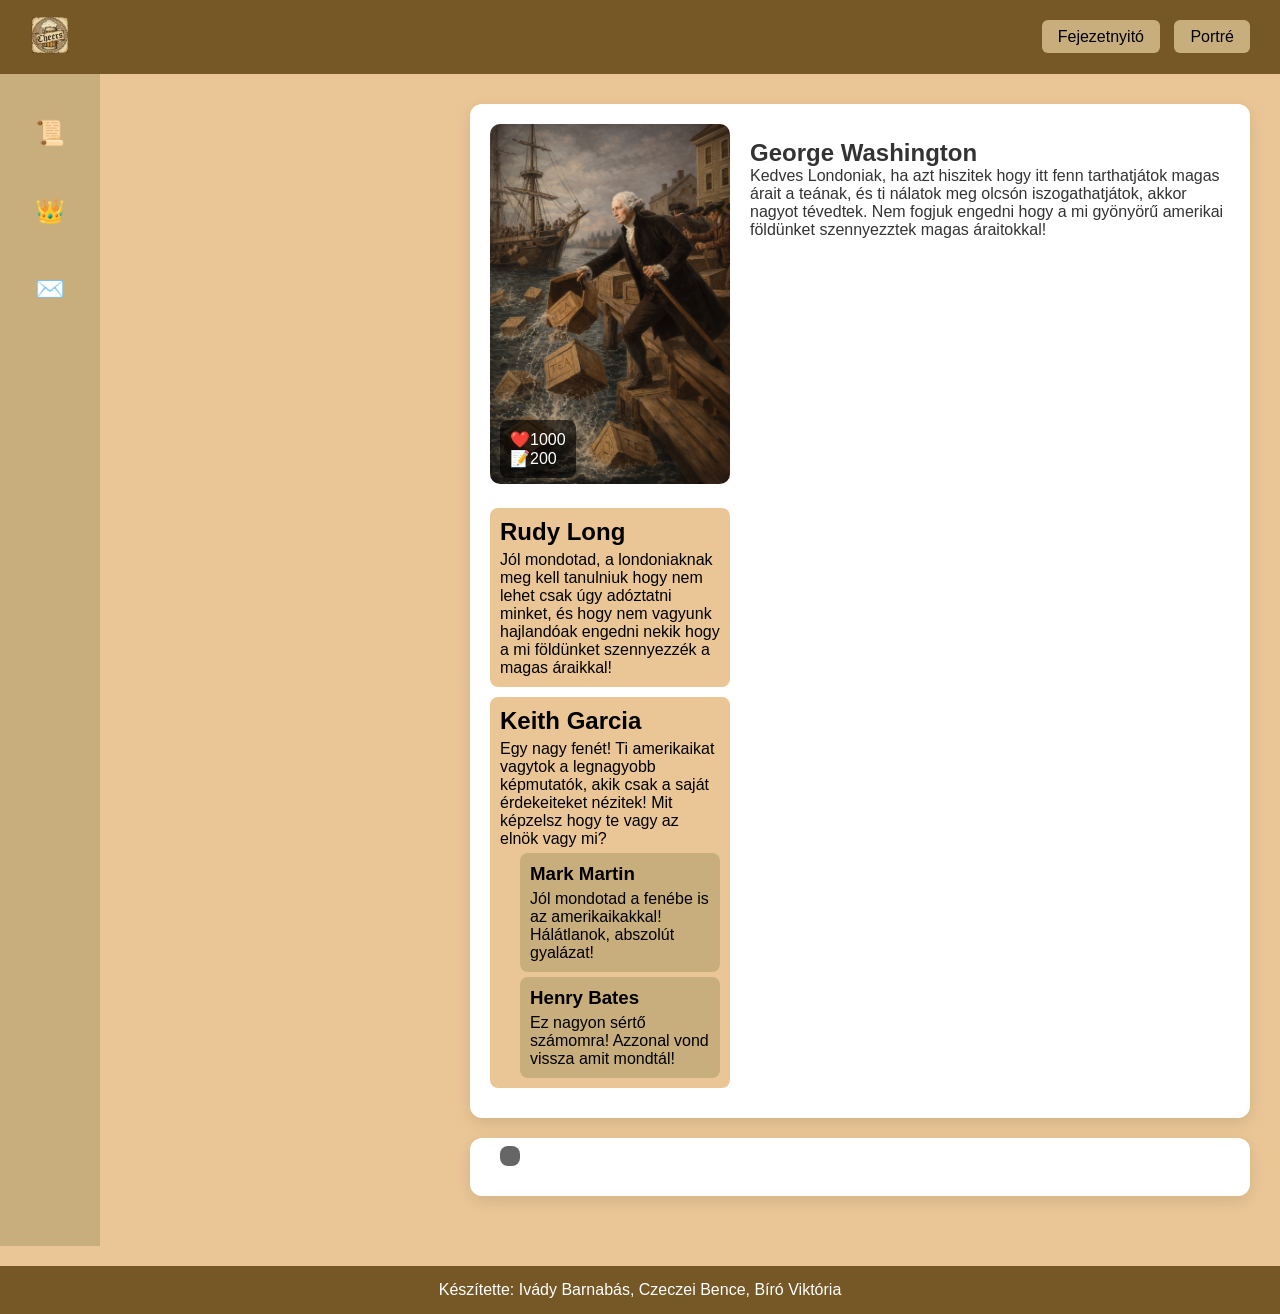
==== index.html @ 486e766a "Merge branch 'main' of https://github.com/IvadyBarnabas/felvilagosodas_projektmunka_10_2026" ====
<!DOCTYPE html>
<html lang="hu">
<head>
    <meta charset="UTF-8">
    <meta name="viewport" content="width=device-width, initial-scale=1.0">
    <link rel="stylesheet" href="formazas.css">
    <link rel="stylesheet" href="elrendezes.css">
    <link rel="stylesheet" href="menu.css">
    <link rel="icon" type="image/x-icon" href="kepek/cheers_icon.webp">
    <title>Cheers - Fejezetnyitó</title>
</head>
<body>
    <header>
        <div class="logo"><img src="kepek/cheers_icon.webp" alt="icon"></div>
    <nav>
        <a href="index.html">Fejezetnyitó</a>
        <a href="profil.html">Portré</a>
    </nav>
    </header>
    <main>
        <aside>
            <nav>
                <a href="index.html">📜</a>
                <a href="profil.html">👑</a>
                <a href="#">✉️</a>
            </nav>
        </aside>
        <article>
            <section class="posztok">
            <div class="poszt">
                <div class="posztkep">
                    <img src="kepek/George_post.webp" alt="">
                    <div class="posztkepinfo">
                        <p>❤️1000</p>
                        <p>📝200</p>
                    </div>
                </div>
                <div class="posztleiras">
                    <h2>George Washington</h2>
                    <p>Kedves Londoniak, ha azt hiszitek hogy itt fenn tarthatjátok magas árait a teának, és ti nálatok meg olcsón iszogathatjátok, akkor nagyot tévedtek. Nem fogjuk engedni hogy a mi gyönyörű amerikai földünket szennyezztek magas áraitokkal!</p>
                </div>
            <div class="kommentek">
            <div class="komment">
                <h2>Rudy Long</h2>
                <p>Jól mondotad, a londoniaknak meg kell tanulniuk hogy nem lehet csak úgy adóztatni minket, és hogy nem vagyunk hajlandóak engedni nekik hogy a mi földünket szennyezzék a magas áraikkal!</p>
            </div>
            <div class="komment">
                <h2>Keith Garcia</h2>
                <p>Egy nagy fenét! Ti amerikaikat vagytok a legnagyobb képmutatók, akik csak a saját érdekeiteket nézitek! Mit képzelsz hogy te vagy az elnök vagy mi?</p>
                <div class="valasz">
                    <h3>Mark Martin</h3>
                    <p>Jól mondotad a fenébe is az amerikaikakkal! Hálátlanok, abszolút gyalázat!</p>
                </div>
                <div class="valasz">
                    <h3>Henry Bates</h3>
                    <p>Ez nagyon sértő számomra! Azzonal vond vissza amit mondtál!</p>
                </div>
            </div>
            </div>
            </div>
            <div class="poszt">
                <div class="posztkep">
                    <img src="" alt="">
                    <div class="posztkepinfo">
                        <p></p>
                        <p></p>
                    </div>
                </div>
                <div class="posztleiras">
                    <p></p>
                </div>
            </div>
        </article>
    </main>
    <footer>
            <p>Készítette: Ivády Barnabás, Czeczei Bence, Bíró Viktória</p>
    </footer>
</body>
</html>
---- formazas.css ----
* {
    margin: 0;
    padding: 0;
    box-sizing: border-box;
}

body {
    font-family: Arial, sans-serif;
    background: #EAC696;
}

header {
    display: flex;
    justify-content: space-between;
    align-items: center;
    padding: 15px 30px;
    background: #765827;
    color: white;
}

.logo img {
    height: 40px;
}

header nav a {
    text-decoration: none;
    background: #C8AE7D;
    padding: 8px 16px;
    margin-left: 10px;
    border-radius: 6px;
    color: black;
    transition: 0.3s;
}

header nav a:hover {
    background: #65451F;
    color: white;
}

main {
    display: flex;
}

aside {
    max-width: 100px;
    background: #C8AE7D;
    display: flex;
    justify-content: center;
    padding-top: 20px;
}

aside nav {
    display: flex;
    flex-direction: column;
    align-items: center;
}

aside nav a {
    font-size: 24px;
    margin: 15px 0;
    padding: 10px;
    border-radius: 10px;
    text-decoration: none;
    transition: 0.3s;
}

aside nav a:hover {
    background: #765827;
    color: white;
}

article {
    flex: 1;
    display: flex;
    justify-content: center;
    padding: 30px;
}

.posztok {
    max-width: 1200px;
    margin: auto;
}

.poszt {
    background: white;
    border-radius: 12px;
    padding: 20px;
    margin-bottom: 20px;
    box-shadow: 0 5px 15px rgba(0,0,0,0.1);
}

.posztkep {
    position: relative;
}

.posztkep img {
    width: 100%;
    border-radius: 10px;
}

.posztkepinfo {
    position: absolute;
    bottom: 10px;
    left: 10px;
    background: rgba(0,0,0,0.6);
    color: white;
    padding: 5px 10px;
    border-radius: 6px;
    display: flex;
    gap: 10px;
}

.posztleiras {
    margin-top: 15px;
    color: #333;
}

.komment {
    background: #EAC696;
    padding: 15px;
    margin-bottom: 10px;
    border-radius: 10px;
}

.komment h2 {
    margin-bottom: 5px;
}

.valasz {
    background: #C8AE7D;
    padding: 10px;
    margin-top: 10px;
    margin-left: 20px;
    border-radius: 8px;
}

.valasz h3 {
    margin-bottom: 5px;
}

footer {
    width: 100%;
    text-align: center;
    padding: 15px;
    background: #765827;
    color: white;
    margin-top: 20px;
}
---- elrendezes.css ----
.posztok img {
    width: 100%;
    height: auto;
}

.poszt {
    max-width: 1000px;
    border-radius: 12px;
    padding: 20px;
    box-shadow: 0 5px 15px rgba(0, 0, 0, 0.1);
    display: grid;
    grid-template-columns: 1fr 2fr;
    gap: 20px;
}

.posztkepinfo {
    margin-top: 10px;
    padding: 10px;
    border-radius: 8px;
    display: inline-block;
}

.komment {
    margin-bottom: 10px;
    padding: 10px;
    border-radius: 8px;
}

.valasz {
    margin-top: 5px;
    padding: 10px;
    border-radius: 8px;
}

main {
    display: grid;
    grid-template-areas: 
    "aside article";
    grid-template-columns: 1fr 2fr;
    gap: 20px;
}
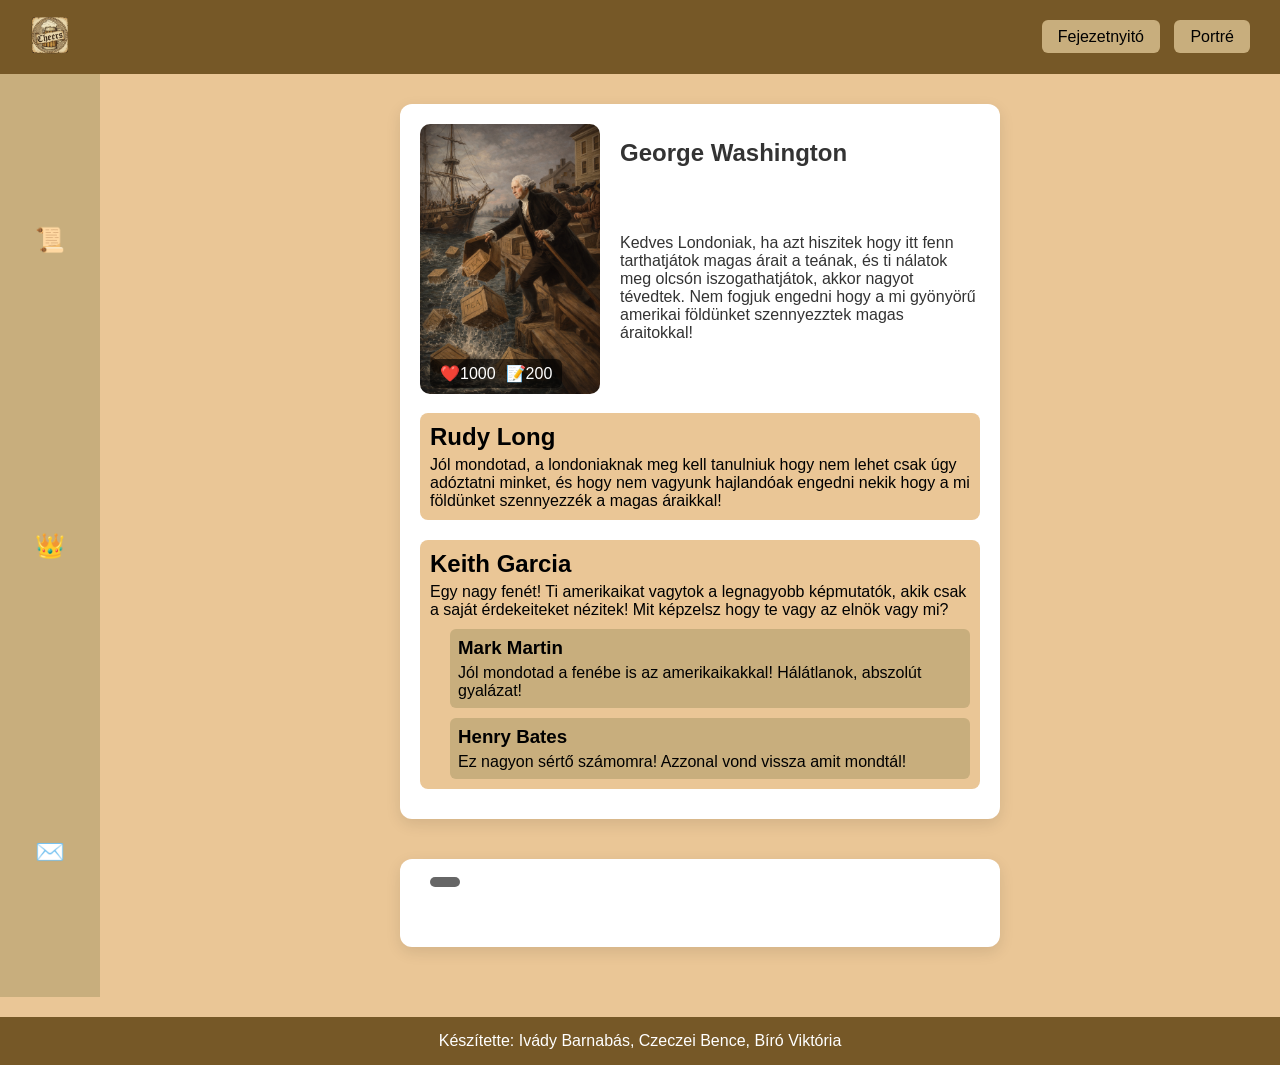
==== commit 0235067f: "elrendezes javítás közösen Bencével" ====
--- a/index.html
+++ b/index.html
@@ -28,16 +28,18 @@
         <article>
             <section class="posztok">
             <div class="poszt">
-                <div class="posztkep">
-                    <img src="kepek/George_post.webp" alt="">
-                    <div class="posztkepinfo">
-                        <p>❤️1000</p>
-                        <p>📝200</p>
+                <div class="posztinfo">
+                    <div class="posztkep">
+                        <img src="kepek/George_post.webp" alt="">
+                        <div class="posztkepinfo">
+                            <p>❤️1000</p>
+                            <p>📝200</p>
+                        </div>
                     </div>
-                </div>
-                <div class="posztleiras">
-                    <h2>George Washington</h2>
-                    <p>Kedves Londoniak, ha azt hiszitek hogy itt fenn tarthatjátok magas árait a teának, és ti nálatok meg olcsón iszogathatjátok, akkor nagyot tévedtek. Nem fogjuk engedni hogy a mi gyönyörű amerikai földünket szennyezztek magas áraitokkal!</p>
+                    <div class="posztleiras">
+                        <h2>George Washington</h2>
+                        <p>Kedves Londoniak, ha azt hiszitek hogy itt fenn tarthatjátok magas árait a teának, és ti nálatok meg olcsón iszogathatjátok, akkor nagyot tévedtek. Nem fogjuk engedni hogy a mi gyönyörű amerikai földünket szennyezztek magas áraitokkal!</p>
+                    </div>
                 </div>
             <div class="kommentek">
             <div class="komment">
--- a/formazas.css
+++ b/formazas.css
@@ -3,12 +3,12 @@
     padding: 0;
     box-sizing: border-box;
 }
-
+ 
 body {
     font-family: Arial, sans-serif;
     background: #EAC696;
 }
-
+ 
 header {
     display: flex;
     justify-content: space-between;
@@ -17,11 +17,11 @@
     background: #765827;
     color: white;
 }
-
+ 
 .logo img {
     height: 40px;
 }
-
+ 
 header nav a {
     text-decoration: none;
     background: #C8AE7D;
@@ -31,30 +31,29 @@
     color: black;
     transition: 0.3s;
 }
-
+ 
 header nav a:hover {
     background: #65451F;
     color: white;
 }
-
+ 
 main {
     display: flex;
 }
-
+ 
 aside {
-    max-width: 100px;
     background: #C8AE7D;
     display: flex;
     justify-content: center;
     padding-top: 20px;
 }
-
+ 
 aside nav {
     display: flex;
     flex-direction: column;
     align-items: center;
 }
-
+ 
 aside nav a {
     font-size: 24px;
     margin: 15px 0;
@@ -63,24 +62,24 @@
     text-decoration: none;
     transition: 0.3s;
 }
-
+ 
 aside nav a:hover {
     background: #765827;
     color: white;
 }
-
+ 
 article {
     flex: 1;
     display: flex;
     justify-content: center;
     padding: 30px;
 }
-
+ 
 .posztok {
     max-width: 1200px;
     margin: auto;
 }
-
+ 
 .poszt {
     background: white;
     border-radius: 12px;
@@ -88,16 +87,16 @@
     margin-bottom: 20px;
     box-shadow: 0 5px 15px rgba(0,0,0,0.1);
 }
-
+ 
 .posztkep {
     position: relative;
 }
-
+ 
 .posztkep img {
     width: 100%;
     border-radius: 10px;
 }
-
+ 
 .posztkepinfo {
     position: absolute;
     bottom: 10px;
@@ -109,23 +108,23 @@
     display: flex;
     gap: 10px;
 }
-
+ 
 .posztleiras {
     margin-top: 15px;
     color: #333;
 }
-
+ 
 .komment {
     background: #EAC696;
     padding: 15px;
     margin-bottom: 10px;
     border-radius: 10px;
 }
-
+ 
 .komment h2 {
     margin-bottom: 5px;
 }
-
+ 
 .valasz {
     background: #C8AE7D;
     padding: 10px;
@@ -133,11 +132,11 @@
     margin-left: 20px;
     border-radius: 8px;
 }
-
+ 
 .valasz h3 {
     margin-bottom: 5px;
 }
-
+ 
 footer {
     width: 100%;
     text-align: center;
--- a/elrendezes.css
+++ b/elrendezes.css
@@ -1,42 +1,86 @@
+body {
+    font-family: Arial, sans-serif;
+    background: #EAC696;
+}
 
-.posztok img {
-    width: 100%;
-    height: auto;
+main {
+    display: grid;
+    grid-template-columns: 100px 1fr;
+    gap: 20px;
+}
+
+aside {
+    min-height: 100vh;
+    display: grid;
+    justify-content: center;
+}
+
+aside nav {
+    display: grid;
+    justify-items: center;
+    row-gap: 15px;
+}
+
+article {
+    padding: 30px;
+    display: grid;
+    justify-content: center;
+}
+
+.posztok {
+    width: 600px;
+    display: grid;
+    row-gap: 20px;
 }
 
 .poszt {
-    max-width: 1000px;
+    display: grid;
+    row-gap: 15px;
+    background: white;
+    padding: 20px;
     border-radius: 12px;
-    padding: 20px;
-    box-shadow: 0 5px 15px rgba(0, 0, 0, 0.1);
+}
+
+.posztinfo {
     display: grid;
     grid-template-columns: 1fr 2fr;
     gap: 20px;
+    position: relative;
+}
+
+.posztkep img {
+    width: 100%;
+    border-radius: 10px;
 }
 
 .posztkepinfo {
-    margin-top: 10px;
-    padding: 10px;
-    border-radius: 8px;
-    display: inline-block;
+    position: absolute;
+    bottom: 10px;
+    left: 10px;
+
+    display: grid;
+    grid-auto-flow: column;
+    column-gap: 10px;
+}
+
+.posztleiras {
+    display: grid;
+    row-gap: 10px;
+}
+
+.kommentek {
+    display: grid;
+    row-gap: 10px;
 }
 
 .komment {
-    margin-bottom: 10px;
     padding: 10px;
     border-radius: 8px;
 }
 
 .valasz {
-    margin-top: 5px;
-    padding: 10px;
-    border-radius: 8px;
-}
-
-main {
-    display: grid;
-    grid-template-areas: 
-    "aside article";
-    grid-template-columns: 1fr 2fr;
-    gap: 20px;
+    margin-top: 10px;
+    margin-left: 20px;
+    padding: 8px;
+    border-radius: 6px;
 }
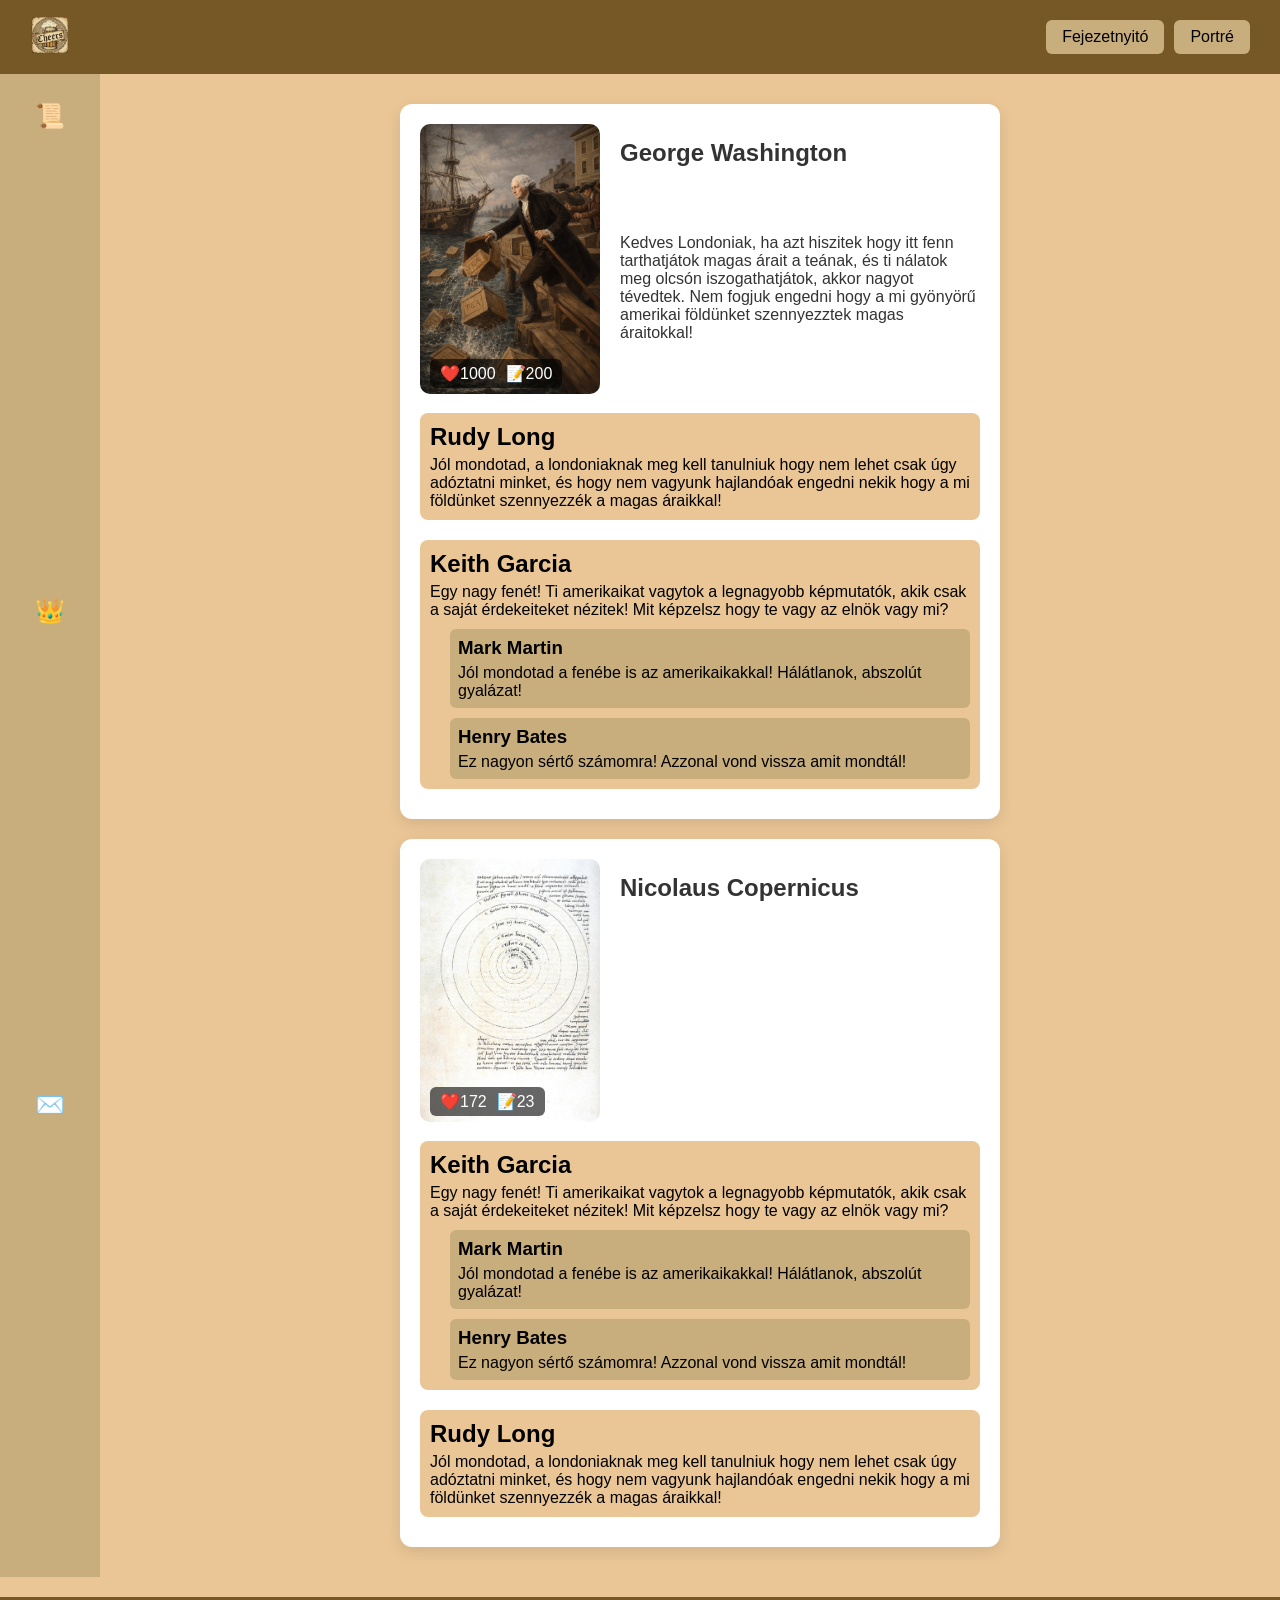
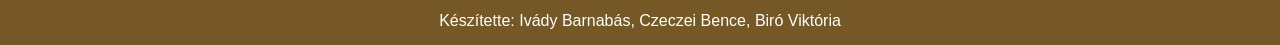
==== commit b390407e: "Kopernikusz posztja elkezdve+nav fix próba" ====
--- a/index.html
+++ b/index.html
@@ -61,21 +61,43 @@
             </div>
             </div>
             <div class="poszt">
-                <div class="posztkep">
-                    <img src="" alt="">
-                    <div class="posztkepinfo">
-                        <p></p>
+                <div class="posztinfo">
+                    <div class="posztkep">
+                        <img src="kepek/Kopernikusz_post.webp" alt="">
+                        <div class="posztkepinfo">
+                            <p>❤️172</p>
+                            <p>📝23</p>
+                        </div>
+                    </div>
+                    <div class="posztleiras">
+                        <h2>Nicolaus Copernicus</h2>
                         <p></p>
                     </div>
                 </div>
-                <div class="posztleiras">
-                    <p></p>
+            <div class="kommentek">
+            <div class="komment">
+                <h2>Keith Garcia</h2>
+                <p>Egy nagy fenét! Ti amerikaikat vagytok a legnagyobb képmutatók, akik csak a saját érdekeiteket nézitek! Mit képzelsz hogy te vagy az elnök vagy mi?</p>
+                <div class="valasz">
+                    <h3>Mark Martin</h3>
+                    <p>Jól mondotad a fenébe is az amerikaikakkal! Hálátlanok, abszolút gyalázat!</p>
+                </div>
+                <div class="valasz">
+                    <h3>Henry Bates</h3>
+                    <p>Ez nagyon sértő számomra! Azzonal vond vissza amit mondtál!</p>
                 </div>
             </div>
+            <div class="komment">
+                <h2>Rudy Long</h2>
+                <p>Jól mondotad, a londoniaknak meg kell tanulniuk hogy nem lehet csak úgy adóztatni minket, és hogy nem vagyunk hajlandóak engedni nekik hogy a mi földünket szennyezzék a magas áraikkal!</p>
+            </div>
+            </div>
+            </div>
+            </section>
         </article>
     </main>
     <footer>
-            <p>Készítette: Ivády Barnabás, Czeczei Bence, Bíró Viktória</p>
+            <p>Készítette: Ivády Barnabás, Czeczei Bence, Biró Viktória</p>
     </footer>
 </body>
 </html>
--- a/formazas.css
+++ b/formazas.css
@@ -1,147 +1,143 @@
 * {
-    margin: 0;
-    padding: 0;
-    box-sizing: border-box;
+  margin: 0;
+  padding: 0;
+  box-sizing: border-box;
+  }
+
+body {
+font-family: Arial, sans-serif;
+background: #EAC696;
 }
- 
-body {
-    font-family: Arial, sans-serif;
-    background: #EAC696;
+
+header {
+display: grid;
+grid-template-columns: auto 1fr;
+align-items: center;
+padding: 15px 30px;
+background: #765827;
+color: white;
 }
- 
-header {
-    display: flex;
-    justify-content: space-between;
-    align-items: center;
-    padding: 15px 30px;
-    background: #765827;
-    color: white;
+
+.logo img {
+height: 40px;
 }
- 
-.logo img {
-    height: 40px;
+
+header nav {
+display: grid;
+grid-auto-flow: column;
+justify-content: end;
 }
- 
+
 header nav a {
-    text-decoration: none;
-    background: #C8AE7D;
-    padding: 8px 16px;
-    margin-left: 10px;
-    border-radius: 6px;
-    color: black;
-    transition: 0.3s;
+text-decoration: none;
+background: #C8AE7D;
+padding: 8px 16px;
+margin-left: 10px;
+border-radius: 6px;
+color: black;
+transition: 0.3s;
 }
- 
+
 header nav a:hover {
-    background: #65451F;
-    color: white;
+background: #65451F;
+color: white;
 }
- 
+
 main {
-    display: flex;
+display: grid;
+grid-template-columns: 100px 1fr;
 }
- 
+
 aside {
-    background: #C8AE7D;
-    display: flex;
-    justify-content: center;
-    padding-top: 20px;
+background: #C8AE7D;
+padding-top: 20px;
+display: grid;
+justify-content: center;
 }
- 
+
 aside nav {
-    display: flex;
-    flex-direction: column;
-    align-items: center;
+display: grid;
+justify-items: center;
+row-gap: 5px;
 }
- 
+
 aside nav a {
-    font-size: 24px;
-    margin: 15px 0;
-    padding: 10px;
-    border-radius: 10px;
-    text-decoration: none;
-    transition: 0.3s;
+font-size: 24px;
+padding: 8px;
+border-radius: 10px;
+text-decoration: none;
+transition: 0.3s;
 }
- 
+
 aside nav a:hover {
-    background: #765827;
-    color: white;
+background: #765827;
 }
- 
-article {
-    flex: 1;
-    display: flex;
-    justify-content: center;
-    padding: 30px;
+
+.posztok {
+max-width: 1200px;
+margin: auto;
+display: grid;
+row-gap: 20px;
 }
- 
-.posztok {
-    max-width: 1200px;
-    margin: auto;
+
+.poszt {
+background: white;
+border-radius: 12px;
+padding: 20px;
+box-shadow: 0 5px 15px rgba(0,0,0,0.1);
+display: grid;
+row-gap: 15px;
 }
- 
-.poszt {
-    background: white;
-    border-radius: 12px;
-    padding: 20px;
-    margin-bottom: 20px;
-    box-shadow: 0 5px 15px rgba(0,0,0,0.1);
+
+.posztkep {
+position: relative;
 }
- 
-.posztkep {
-    position: relative;
+
+.posztkep img {
+width: 100%;
+border-radius: 10px;
 }
- 
-.posztkep img {
-    width: 100%;
-    border-radius: 10px;
+
+.posztkepinfo {
+position: absolute;
+bottom: 10px;
+left: 10px;
+background: rgba(0,0,0,0.6);
+color: white;
+padding: 5px 10px;
+border-radius: 6px;
+display: grid;
+grid-auto-flow: column;
+column-gap: 10px;
 }
- 
-.posztkepinfo {
-    position: absolute;
-    bottom: 10px;
-    left: 10px;
-    background: rgba(0,0,0,0.6);
-    color: white;
-    padding: 5px 10px;
-    border-radius: 6px;
-    display: flex;
-    gap: 10px;
+
+.posztleiras {
+margin-top: 15px;
+color: #333;
 }
- 
-.posztleiras {
-    margin-top: 15px;
-    color: #333;
+
+.komment {
+background: #EAC696;
+margin-bottom: 10px;
 }
- 
-.komment {
-    background: #EAC696;
-    padding: 15px;
-    margin-bottom: 10px;
-    border-radius: 10px;
+
+.komment h2 {
+margin-bottom: 5px;
 }
- 
-.komment h2 {
-    margin-bottom: 5px;
+
+.valasz {
+background: #C8AE7D;
 }
- 
-.valasz {
-    background: #C8AE7D;
-    padding: 10px;
-    margin-top: 10px;
-    margin-left: 20px;
-    border-radius: 8px;
+
+.valasz h3 {
+margin-bottom: 5px;
 }
- 
-.valasz h3 {
-    margin-bottom: 5px;
+
+footer {
+width: 100%;
+text-align: center;
+padding: 15px;
+background: #765827;
+color: white;
+margin-top: 20px;
 }
- 
-footer {
-    width: 100%;
-    text-align: center;
-    padding: 15px;
-    background: #765827;
-    color: white;
-    margin-top: 20px;
-}
--- a/elrendezes.css
+++ b/elrendezes.css
@@ -18,7 +18,7 @@
 aside nav {
     display: grid;
     justify-items: center;
-    row-gap: 15px;
+    row-gap: 1px;
 }
 
 article {
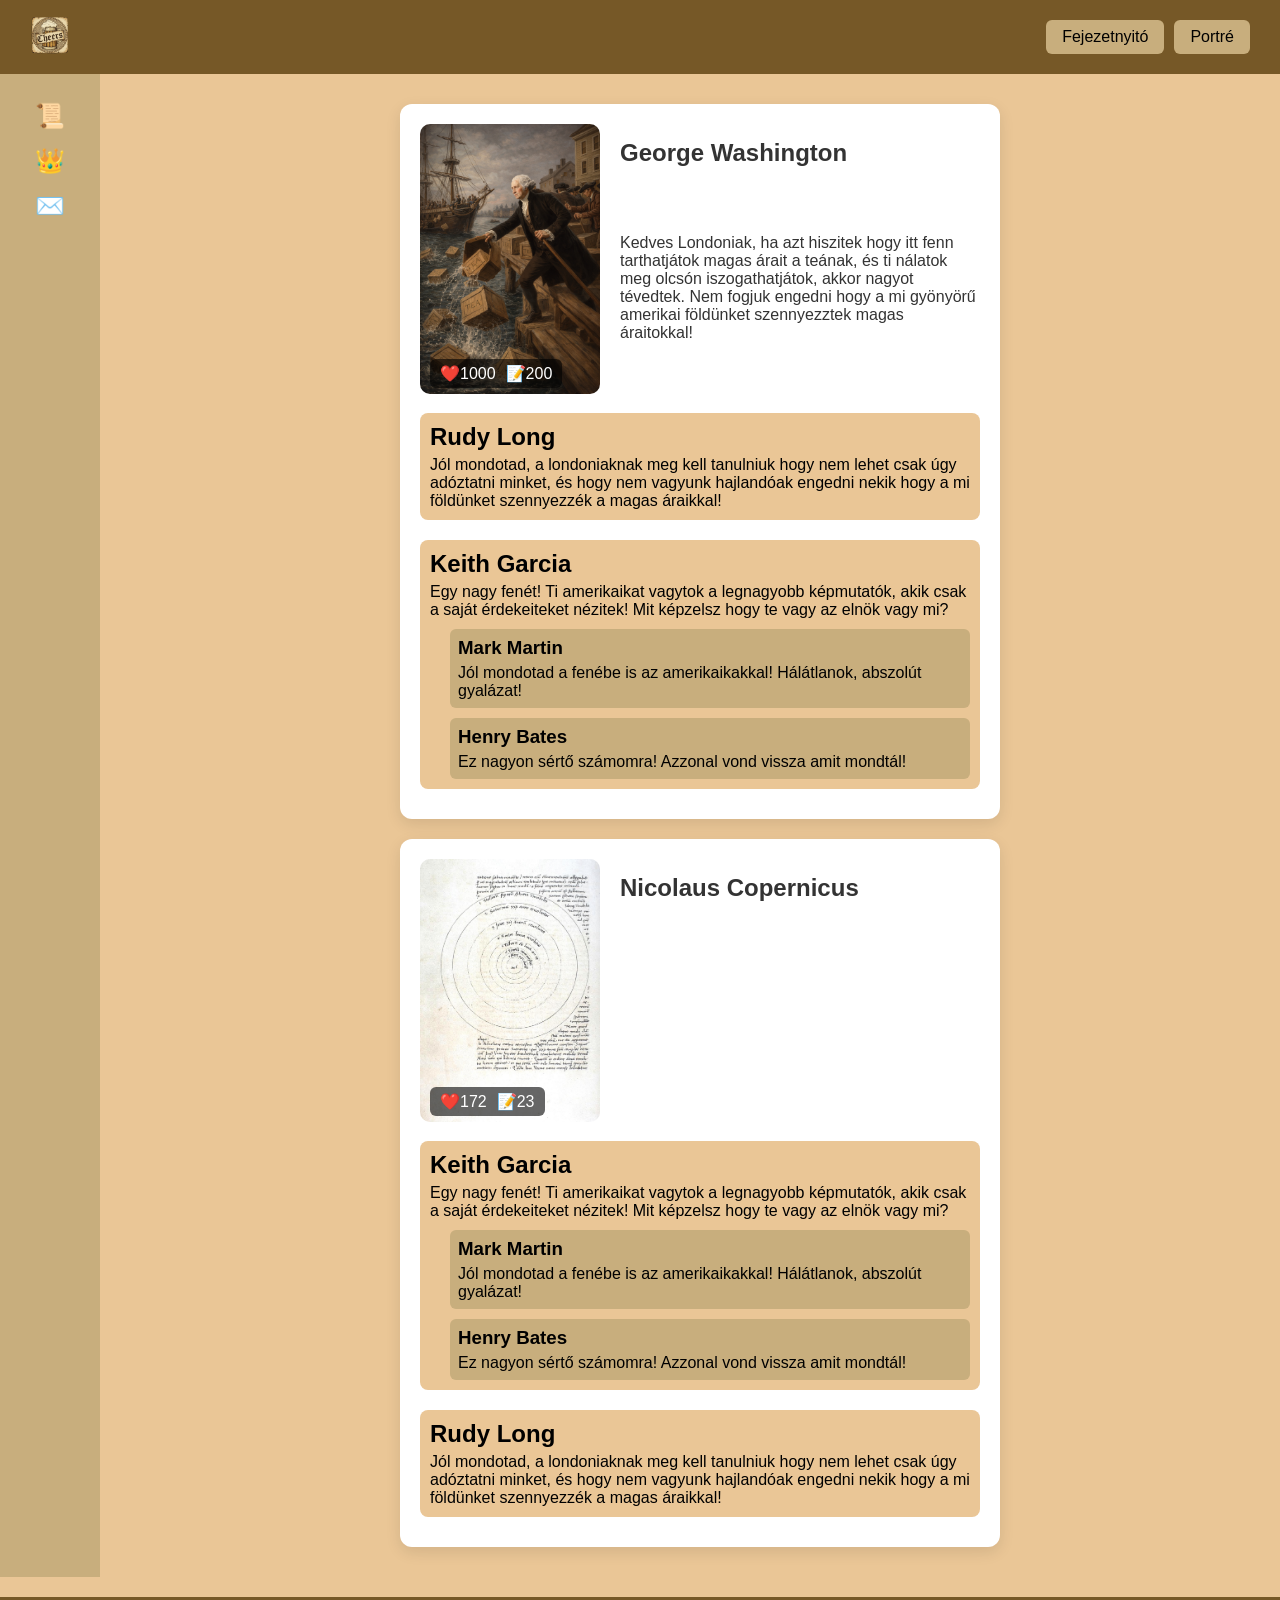
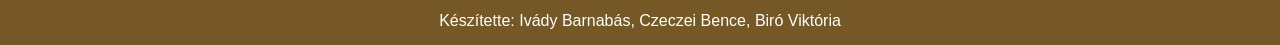
==== commit 9b633607: "nagy belejavítások a többiek beleszólásával" ====
--- a/index.html
+++ b/index.html
@@ -5,7 +5,7 @@
     <meta name="viewport" content="width=device-width, initial-scale=1.0">
     <link rel="stylesheet" href="formazas.css">
     <link rel="stylesheet" href="elrendezes.css">
-    <link rel="stylesheet" href="menu.css">
+    <link rel="stylesheet" href="profil.css">
     <link rel="icon" type="image/x-icon" href="kepek/cheers_icon.webp">
     <title>Cheers - Fejezetnyitó</title>
 </head>
@@ -14,14 +14,14 @@
         <div class="logo"><img src="kepek/cheers_icon.webp" alt="icon"></div>
     <nav>
         <a href="index.html">Fejezetnyitó</a>
-        <a href="profil.html">Portré</a>
+        <a href="profilok.html">Portré</a>
     </nav>
     </header>
     <main>
         <aside>
             <nav>
                 <a href="index.html">📜</a>
-                <a href="profil.html">👑</a>
+                <a href="profilok.html">👑</a>
                 <a href="#">✉️</a>
             </nav>
         </aside>
--- a/formazas.css
+++ b/formazas.css
@@ -43,16 +43,9 @@
 color: white;
 }
 
-main {
-display: grid;
-grid-template-columns: 100px 1fr;
-}
-
 aside {
 background: #C8AE7D;
 padding-top: 20px;
-display: grid;
-justify-content: center;
 }
 
 aside nav {
@@ -134,10 +127,41 @@
 }
 
 footer {
-width: 100%;
-text-align: center;
-padding: 15px;
-background: #765827;
-color: white;
-margin-top: 20px;
+    width: 100%;
+    text-align: center;
+    padding: 15px;
+    background: #765827;
+    color: white;
+    margin-top: 20px;
 }
+.profil-cards{
+    display: grid;
+    grid-template-columns: 1fr 1fr 1fr;
+    gap: 20px;
+}
+.profil-card{
+    background-color: white;
+    padding: 20px;
+    border-radius: 12px;
+    text-align: center;
+    transition: all 0.3s;
+    max-height: 300px;
+    max-width: 400px;
+}
+.profil-card:hover{
+    background-color: #765827;
+    transform: translateY(-5px);
+}
+.profil-card a{
+    text-decoration: none;
+    color: #765827;
+    transition: all 0.3s;
+}
+.profil-card:hover a{
+    color: white;
+}
+.profil-card img{
+    width: 200px;
+    border-radius: 20px;
+    max-width: 100%;
+}
--- a/elrendezes.css
+++ b/elrendezes.css
@@ -1,8 +1,3 @@
-body {
-    font-family: Arial, sans-serif;
-    background: #EAC696;
-}
-
 main {
     display: grid;
     grid-template-columns: 100px 1fr;
@@ -10,12 +5,14 @@
 }
 
 aside {
-    min-height: 100vh;
+    height: auto;
+    max-width: 100px;
     display: grid;
     justify-content: center;
 }
 
 aside nav {
+    align-self: start;
     display: grid;
     justify-items: center;
     row-gap: 1px;
--- a/profil.css
+++ b/profil.css
@@ -0,0 +1,65 @@
+
+article {
+
+    padding: 30px;
+}
+
+.profil-fejlec {
+
+    gap: 30px;
+    padding: 20px;
+}
+
+.profil-kep {
+    width: 300px;
+    height: 300px;
+}
+
+.profil-adatok {
+    
+}
+
+.profil-stats {
+
+    gap: 20px;
+    margin-top: 10px;
+}
+
+.poszt-grid {
+    margin-top: 30px;
+    display: grid;
+    grid-template-columns: 1fr 1fr 1fr;
+    gap: 20px;
+}
+
+.poszt-kartya {
+    width: 100%;
+    aspect-ratio: 1/1;
+}
+.profil-container {
+    padding: 20px;
+}
+
+.profil-fejlec {
+    border: 1px solid #999;
+}
+
+.profil-kep img {
+    width: 100%;
+    height: 100%;
+    object-fit: cover;
+}
+
+.profil-adatok p {
+    margin-bottom: 10px;
+}
+
+.poszt-grid {
+    border: 1px solid #999;
+    padding: 20px;
+}
+
+.poszt-grid img {
+    width: 300px;
+    height: 200px;
+}
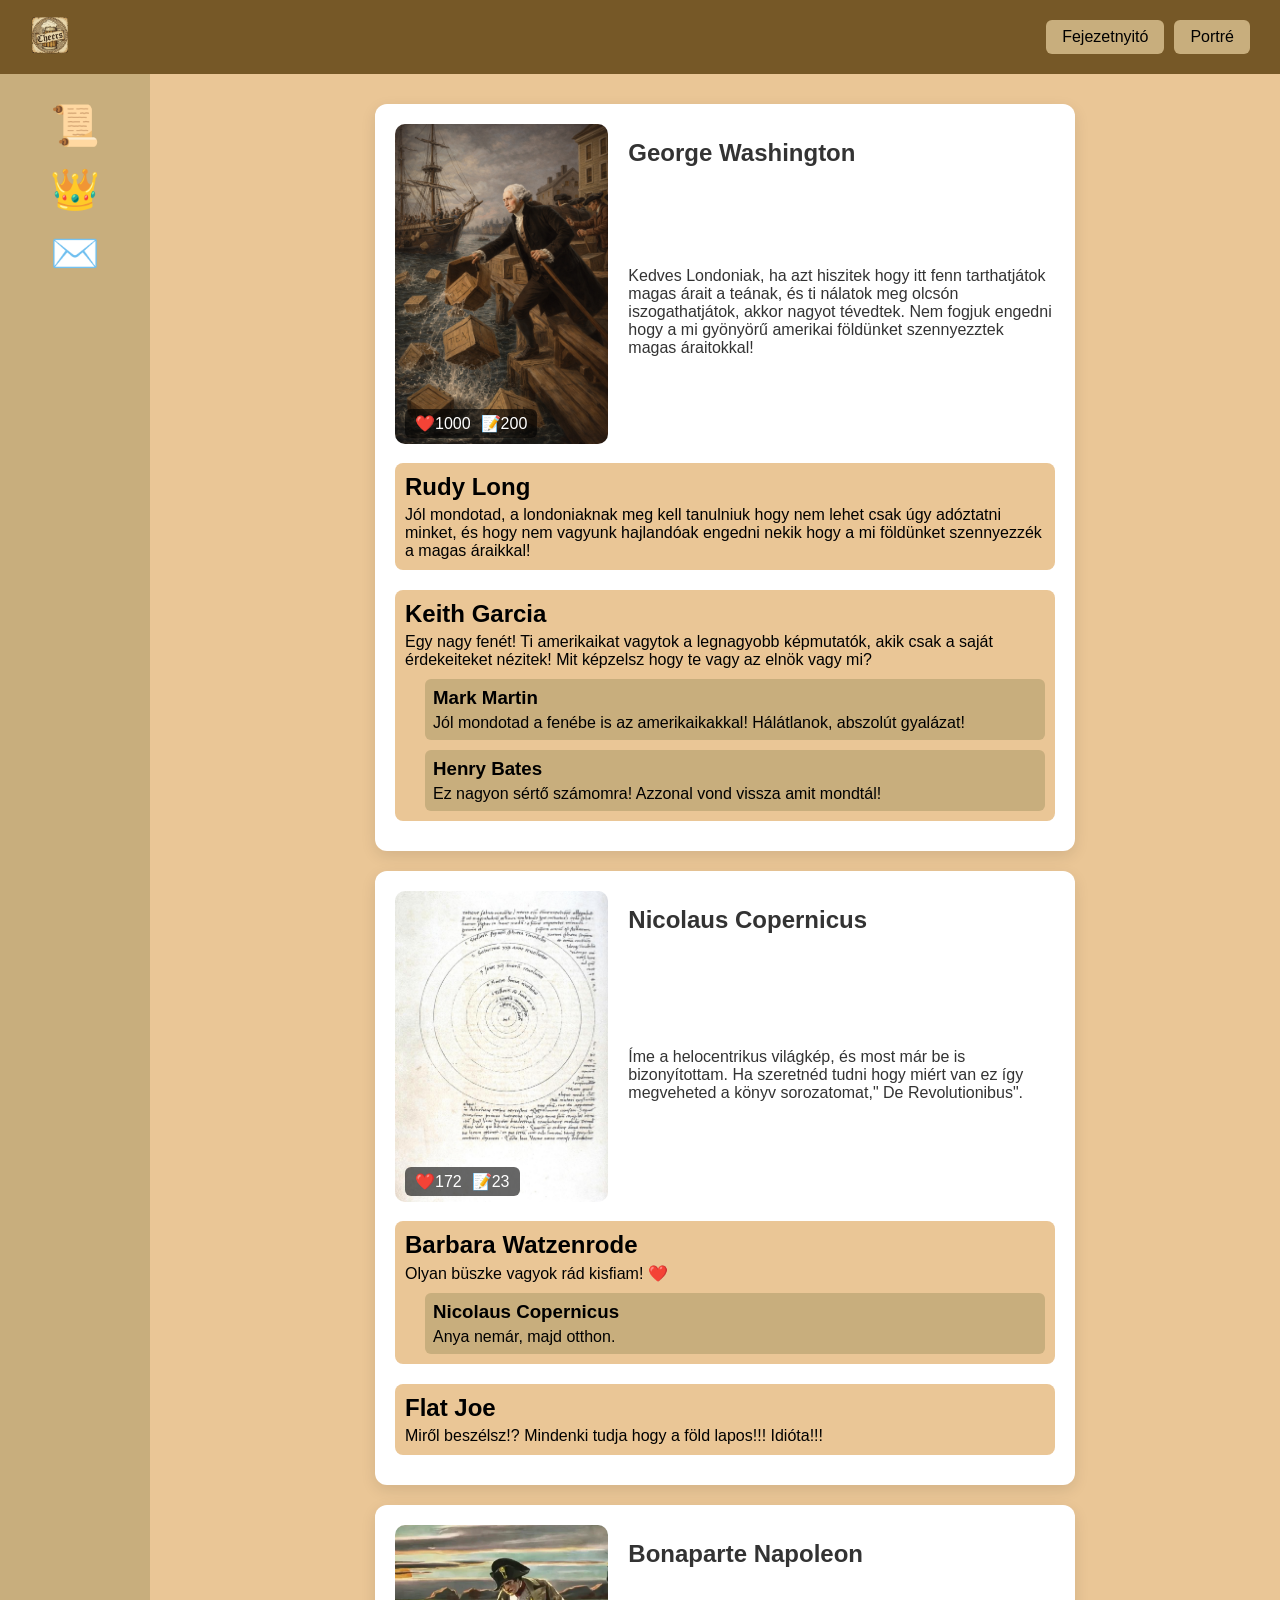
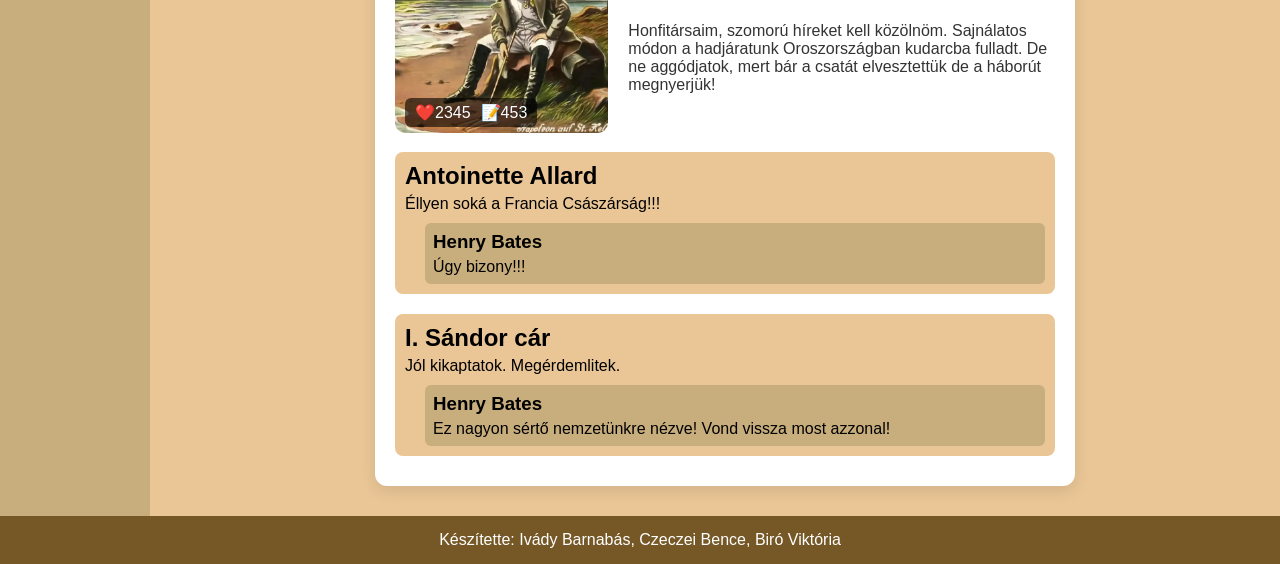
==== commit fa27708b: "posztok befejezve" ====
--- a/index.html
+++ b/index.html
@@ -71,25 +71,54 @@
                     </div>
                     <div class="posztleiras">
                         <h2>Nicolaus Copernicus</h2>
-                        <p></p>
+                        <p>Íme a helocentrikus világkép, és most már be is bizonyítottam. Ha szeretnéd tudni hogy miért van ez így megveheted a könyv sorozatomat," De Revolutionibus". </p>
                     </div>
                 </div>
             <div class="kommentek">
             <div class="komment">
-                <h2>Keith Garcia</h2>
-                <p>Egy nagy fenét! Ti amerikaikat vagytok a legnagyobb képmutatók, akik csak a saját érdekeiteket nézitek! Mit képzelsz hogy te vagy az elnök vagy mi?</p>
+                <h2>Barbara Watzenrode</h2>
+                <p>Olyan büszke vagyok rád kisfiam! ❤️</p>
                 <div class="valasz">
-                    <h3>Mark Martin</h3>
-                    <p>Jól mondotad a fenébe is az amerikaikakkal! Hálátlanok, abszolút gyalázat!</p>
-                </div>
-                <div class="valasz">
-                    <h3>Henry Bates</h3>
-                    <p>Ez nagyon sértő számomra! Azzonal vond vissza amit mondtál!</p>
+                    <h3>Nicolaus Copernicus</h3>
+                    <p>Anya nemár, majd otthon.</p>
                 </div>
             </div>
             <div class="komment">
-                <h2>Rudy Long</h2>
-                <p>Jól mondotad, a londoniaknak meg kell tanulniuk hogy nem lehet csak úgy adóztatni minket, és hogy nem vagyunk hajlandóak engedni nekik hogy a mi földünket szennyezzék a magas áraikkal!</p>
+                <h2>Flat Joe</h2>
+                <p>Miről beszélsz!? Mindenki tudja hogy a föld lapos!!! Idióta!!!</p>
+            </div>
+            </div>
+            </div>
+            <div class="poszt">
+                <div class="posztinfo">
+                    <div class="posztkep">
+                        <img src="kepek/meme.png" alt="Nothing we could have done">
+                        <div class="posztkepinfo">
+                            <p>❤️2345</p>
+                            <p>📝453</p>
+                        </div>
+                    </div>
+                    <div class="posztleiras">
+                        <h2>Bonaparte Napoleon</h2>
+                        <p>Honfitársaim, szomorú híreket kell közölnöm. Sajnálatos módon a hadjáratunk Oroszországban kudarcba fulladt. De ne aggódjatok, mert bár a csatát elvesztettük de a háborút megnyerjük!</p>
+                    </div>
+                </div>
+            <div class="kommentek">
+            <div class="komment">
+                <h2>Antoinette Allard</h2>
+                <p>Éllyen soká a Francia Császárság!!! </p>
+                <div class="valasz">
+                    <h3>Henry Bates</h3>
+                    <p>Úgy bizony!!!</p>
+                </div>
+            </div>
+            <div class="komment">
+                <h2>I. Sándor cár</h2>
+                <p>Jól kikaptatok. Megérdemlitek.</p>
+                <div class="valasz">
+                    <h3>Henry Bates</h3>
+                    <p>Ez nagyon sértő nemzetünkre nézve! Vond vissza most azzonal!</p>
+                </div>
             </div>
             </div>
             </div>
--- a/formazas.css
+++ b/formazas.css
@@ -6,7 +6,7 @@
 
 body {
 font-family: Arial, sans-serif;
-background: #EAC696;
+background-color: #EAC696;
 }
 
 header {
@@ -55,7 +55,7 @@
 }
 
 aside nav a {
-font-size: 24px;
+font-size: 40px;
 padding: 8px;
 border-radius: 10px;
 text-decoration: none;
@@ -73,8 +73,8 @@
 row-gap: 20px;
 }
 
-.poszt {
-background: white;
+.poszt{
+background-color: white;
 border-radius: 12px;
 padding: 20px;
 box-shadow: 0 5px 15px rgba(0,0,0,0.1);
@@ -132,7 +132,6 @@
     padding: 15px;
     background: #765827;
     color: white;
-    margin-top: 20px;
 }
 .profil-cards{
     display: grid;
--- a/elrendezes.css
+++ b/elrendezes.css
@@ -1,12 +1,12 @@
 main {
     display: grid;
-    grid-template-columns: 100px 1fr;
+    grid-template-columns: 150px 1fr;
     gap: 20px;
 }
 
 aside {
     height: auto;
-    max-width: 100px;
+    max-width: 150px;
     display: grid;
     justify-content: center;
 }
@@ -25,7 +25,7 @@
 }
 
 .posztok {
-    width: 600px;
+    max-width: 700px;
     display: grid;
     row-gap: 20px;
 }
@@ -33,7 +33,6 @@
 .poszt {
     display: grid;
     row-gap: 15px;
-    background: white;
     padding: 20px;
     border-radius: 12px;
 }
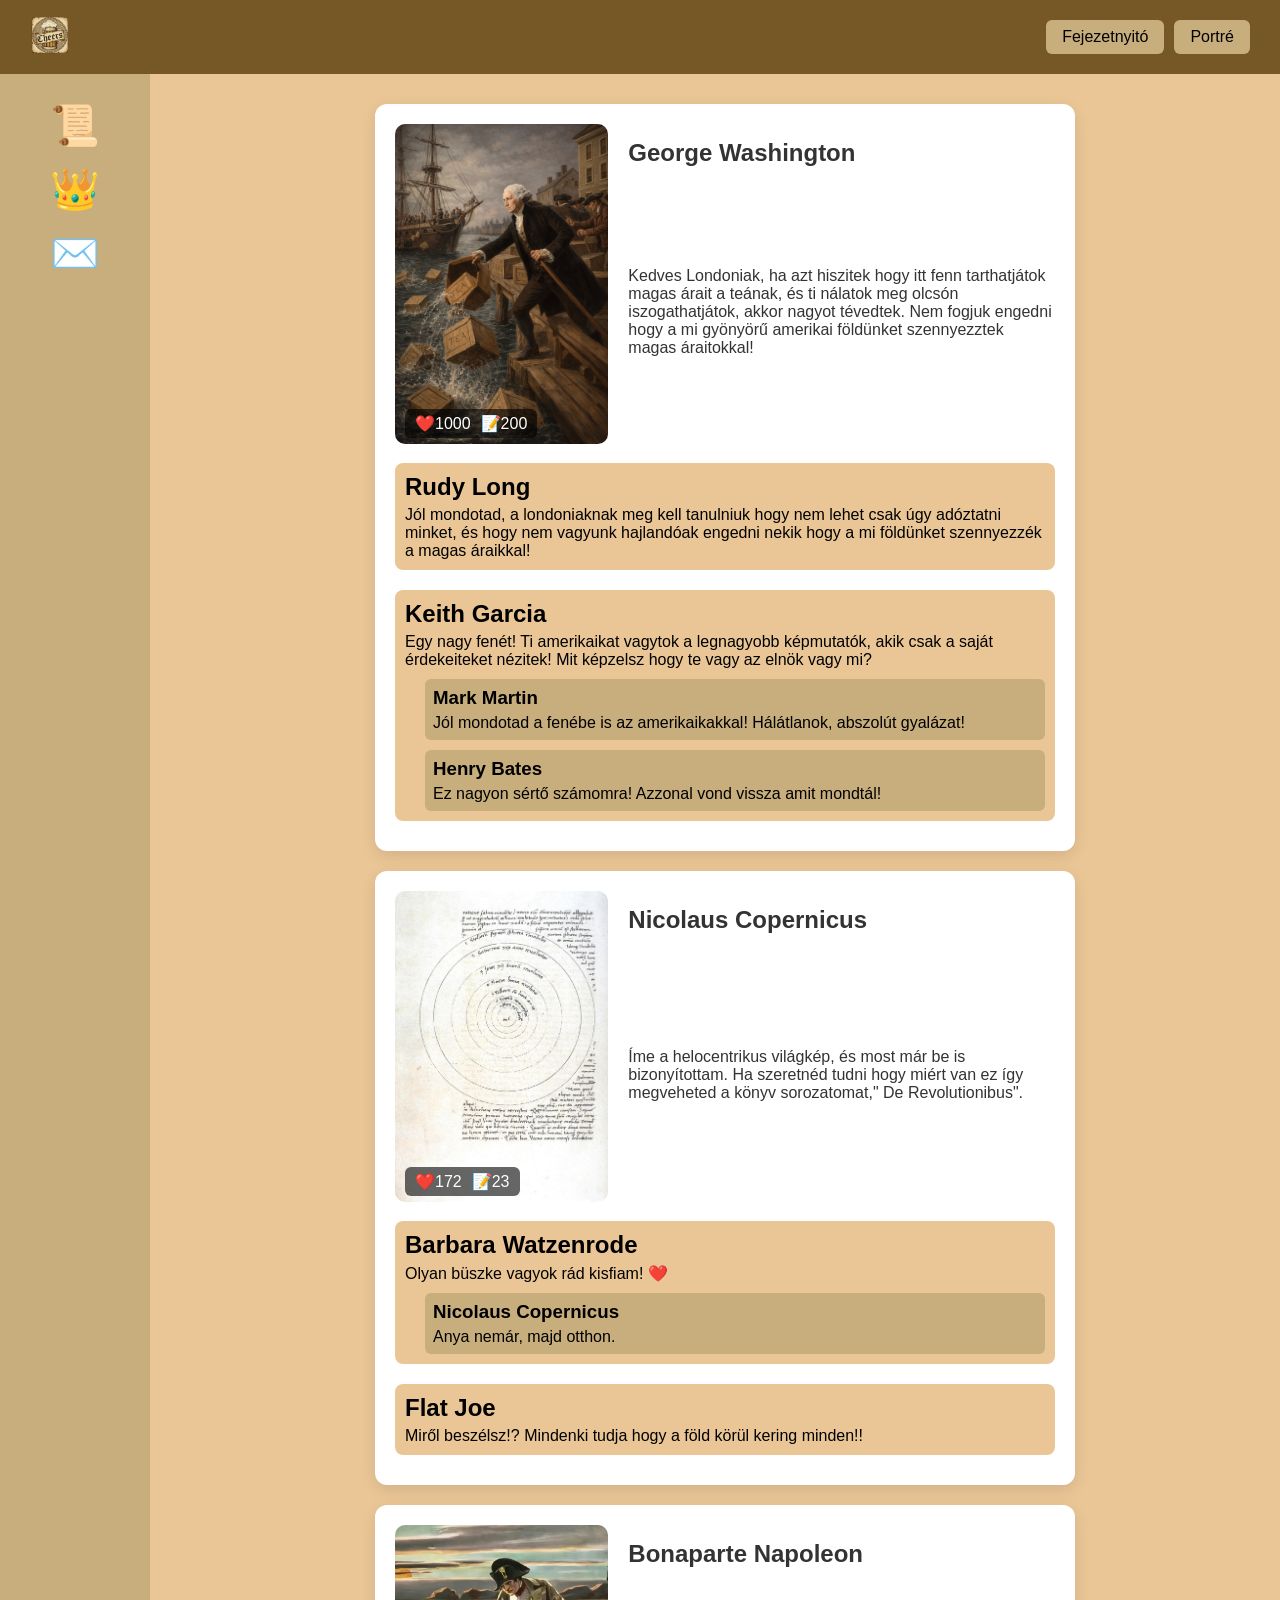
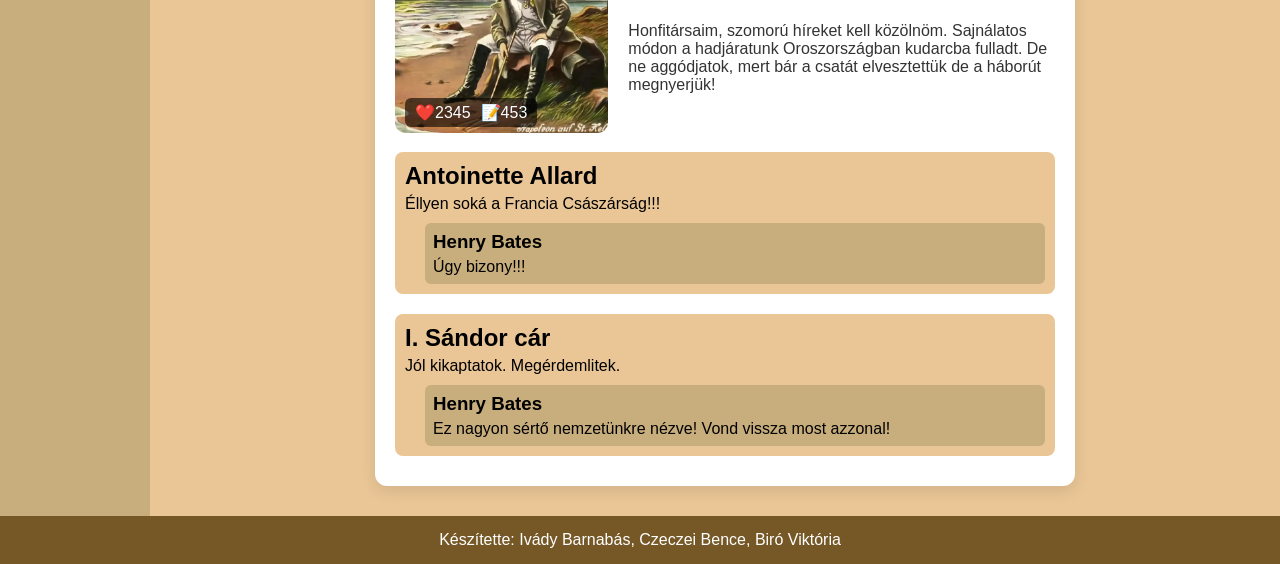
==== commit 62f8aeeb: "Kopernikusz megcsinálva" ====
--- a/index.html
+++ b/index.html
@@ -85,7 +85,7 @@
             </div>
             <div class="komment">
                 <h2>Flat Joe</h2>
-                <p>Miről beszélsz!? Mindenki tudja hogy a föld lapos!!! Idióta!!!</p>
+                <p>Miről beszélsz!? Mindenki tudja hogy a föld körül kering minden!!</p>
             </div>
             </div>
             </div>
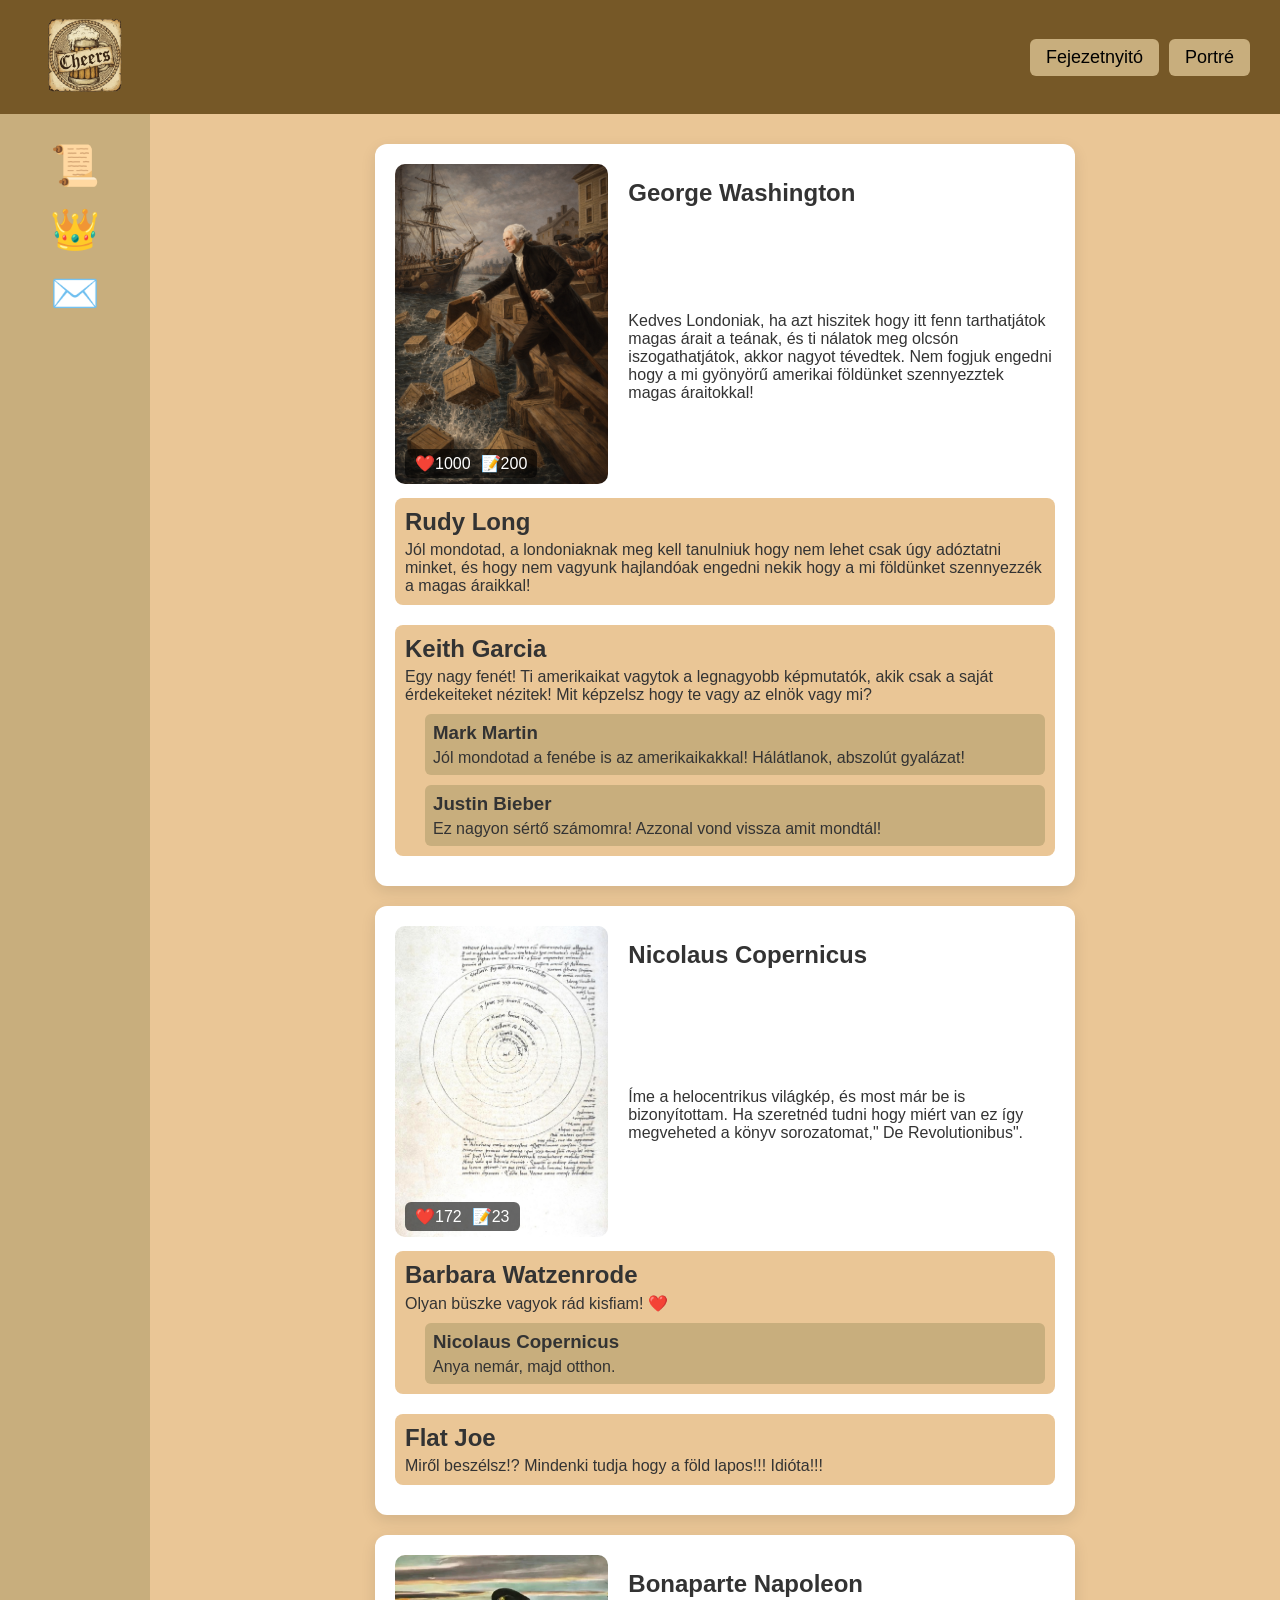
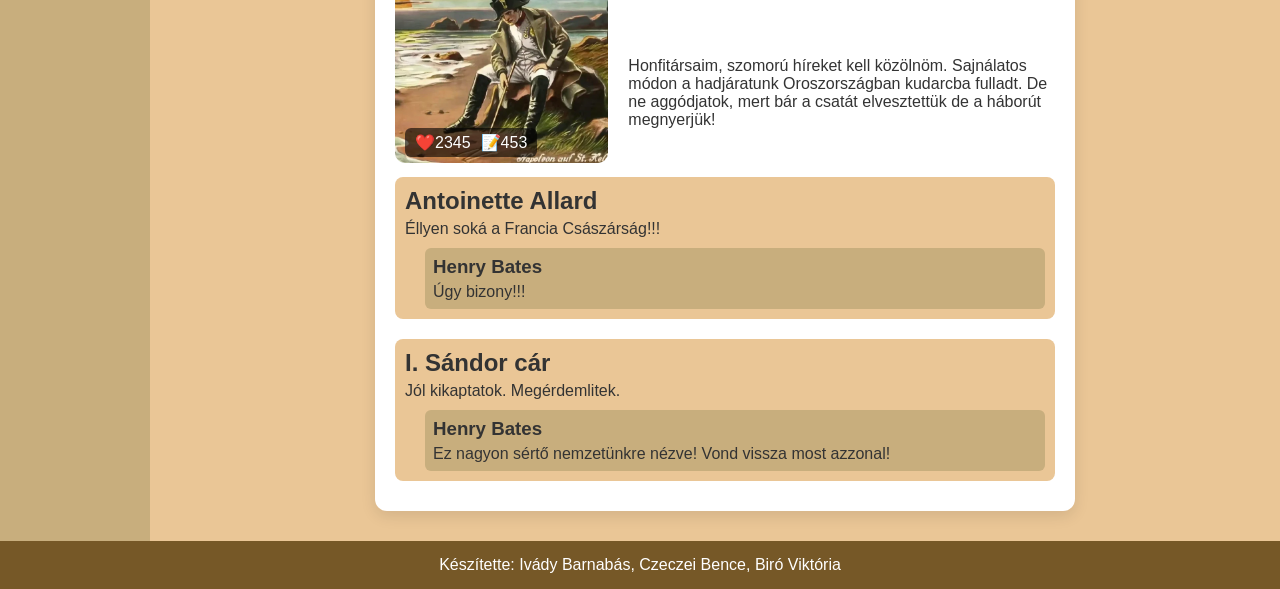
==== commit 52aff388: "commit Co-authored-by: Copilot <copilot@github.com>" ====
--- a/index.html
+++ b/index.html
@@ -28,6 +28,8 @@
         <article>
             <section class="posztok">
             <div class="poszt">
+                <a href="George.html">
+                 
                 <div class="posztinfo">
                     <div class="posztkep">
                         <img src="kepek/George_post.webp" alt="">
@@ -54,13 +56,15 @@
                     <p>Jól mondotad a fenébe is az amerikaikakkal! Hálátlanok, abszolút gyalázat!</p>
                 </div>
                 <div class="valasz">
-                    <h3>Henry Bates</h3>
+                    <h3>Justin Bieber</h3>
                     <p>Ez nagyon sértő számomra! Azzonal vond vissza amit mondtál!</p>
                 </div>
             </div>
             </div>
+            </a>
             </div>
             <div class="poszt">
+                <a href="Kopernikusz.html">
                 <div class="posztinfo">
                     <div class="posztkep">
                         <img src="kepek/Kopernikusz_post.webp" alt="">
@@ -85,11 +89,13 @@
             </div>
             <div class="komment">
                 <h2>Flat Joe</h2>
-                <p>Miről beszélsz!? Mindenki tudja hogy a föld körül kering minden!!</p>
+                <p>Miről beszélsz!? Mindenki tudja hogy a föld lapos!!! Idióta!!!</p>
             </div>
             </div>
+            </a>
             </div>
             <div class="poszt">
+                <a href="Napoleon.html">
                 <div class="posztinfo">
                     <div class="posztkep">
                         <img src="kepek/meme.png" alt="Nothing we could have done">
@@ -121,6 +127,7 @@
                 </div>
             </div>
             </div>
+            </a>
             </div>
             </section>
         </article>
--- a/formazas.css
+++ b/formazas.css
@@ -19,7 +19,8 @@
 }
 
 .logo img {
-height: 40px;
+height: 80px;
+margin-left: 15px;
 }
 
 header nav {
@@ -36,6 +37,7 @@
 border-radius: 6px;
 color: black;
 transition: 0.3s;
+font-size: 18px;
 }
 
 header nav a:hover {
@@ -89,6 +91,7 @@
 .posztkep img {
 width: 100%;
 border-radius: 10px;
+margin-bottom: 10px;
 }
 
 .posztkepinfo {
@@ -102,6 +105,7 @@
 display: grid;
 grid-auto-flow: column;
 column-gap: 10px;
+margin-bottom: 10px;
 }
 
 .posztleiras {
@@ -163,4 +167,42 @@
     width: 200px;
     border-radius: 20px;
     max-width: 100%;
-}+}
+.profil-fejlec {
+    padding: 10px;
+    background-color: white;
+    border-radius: 12px;
+}
+.poszt-grid {
+    padding: 10px;
+    background-color: white;
+    border-radius: 12px;
+}
+.poszt-kartya {
+    background-color: #c8ae7db4;
+    padding: 10px;
+    border-radius: 12px;
+    transition: all 0.6s;
+}
+.poszt-kartya:hover {
+    transform: scale(1.05);
+}
+.poszt-kartya img {
+    width: 100%;
+    border-radius: 12px;
+    display: block;
+    margin:auto ;
+}
+
+a {
+    text-decoration: none;
+    color: #333
+}
+
+@media (max-width: 800px) {
+    main {
+        display:grid;
+        grid-template-columns: 1fr 1fr;
+        padding: 10px;
+    }
+}
--- a/profil.css
+++ b/profil.css
@@ -5,7 +5,8 @@
 }
 
 .profil-fejlec {
-
+    display:grid;
+    grid-template-columns: 300px 1fr;
     gap: 30px;
     padding: 20px;
 }
@@ -15,12 +16,7 @@
     height: 300px;
 }
 
-.profil-adatok {
-    
-}
-
 .profil-stats {
-
     gap: 20px;
     margin-top: 10px;
 }
@@ -40,9 +36,6 @@
     padding: 20px;
 }
 
-.profil-fejlec {
-    border: 1px solid #999;
-}
 
 .profil-kep img {
     width: 100%;
@@ -55,7 +48,6 @@
 }
 
 .poszt-grid {
-    border: 1px solid #999;
     padding: 20px;
 }
 
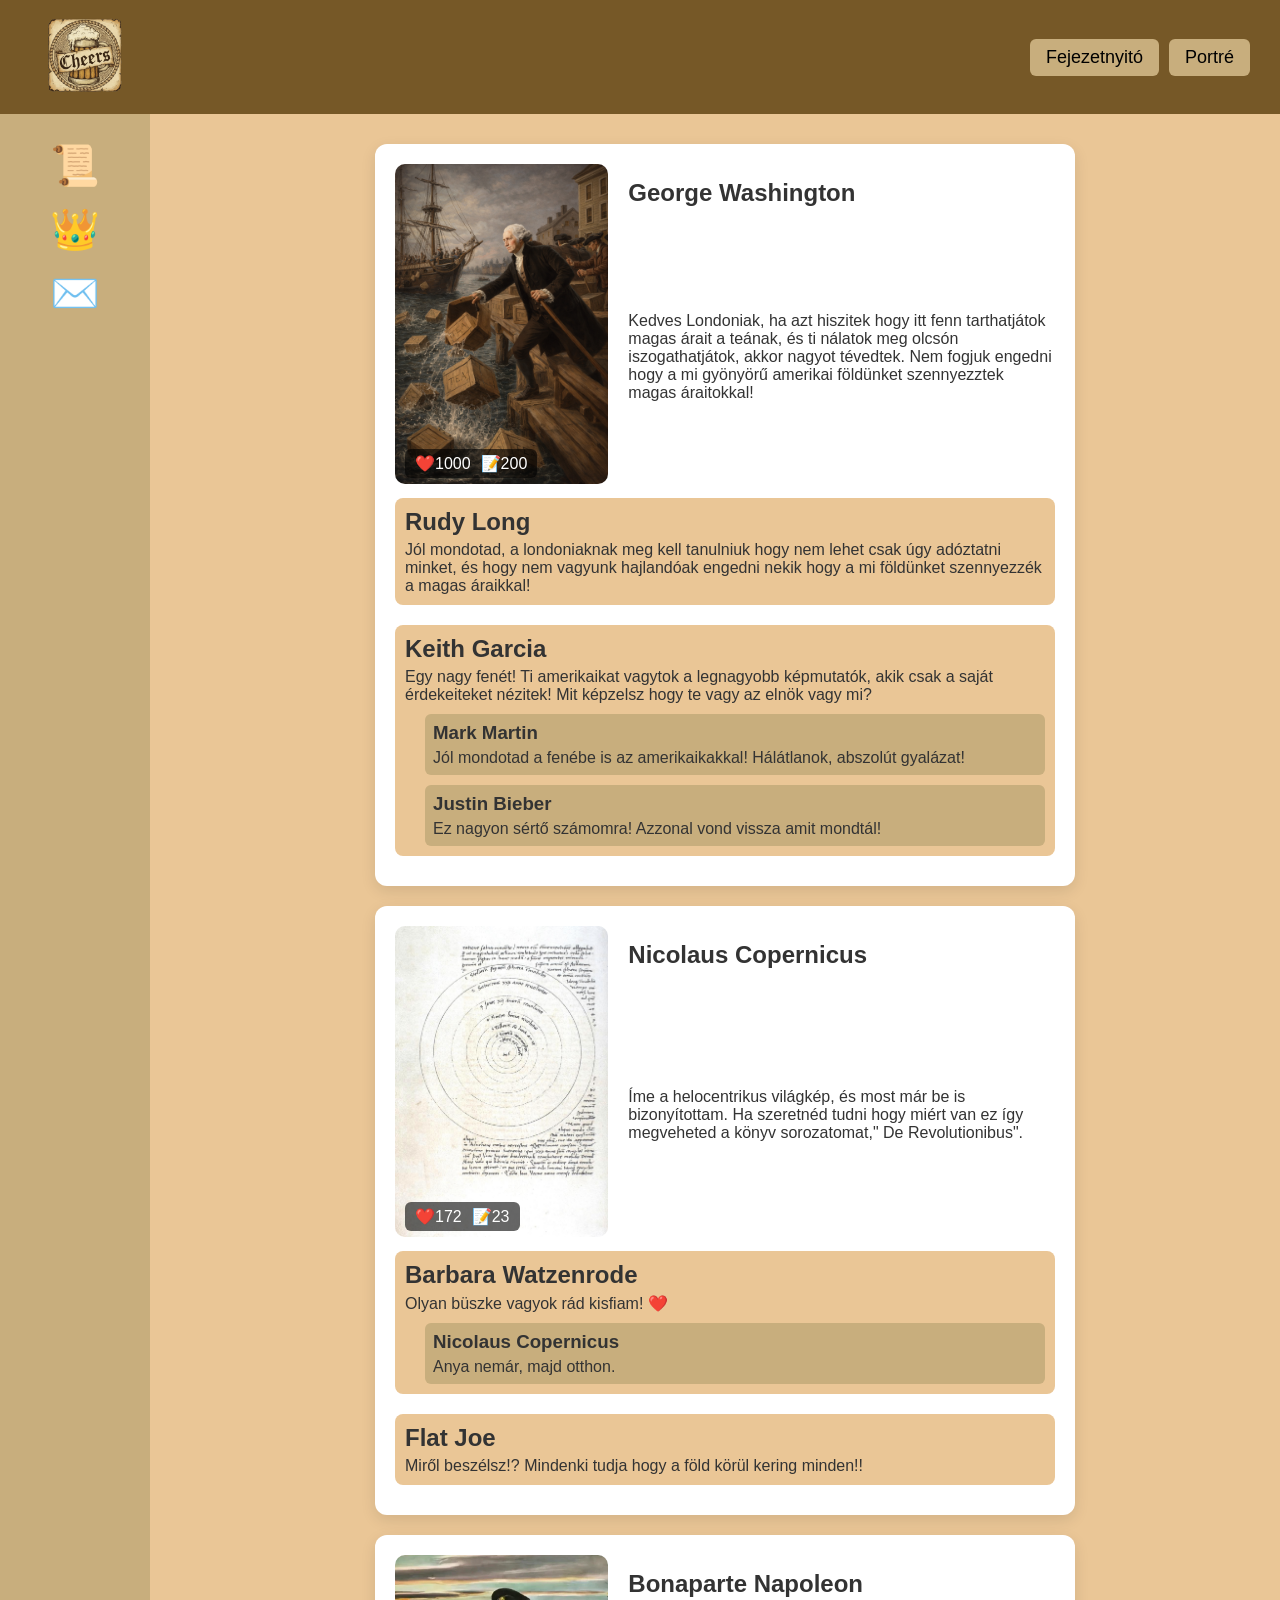
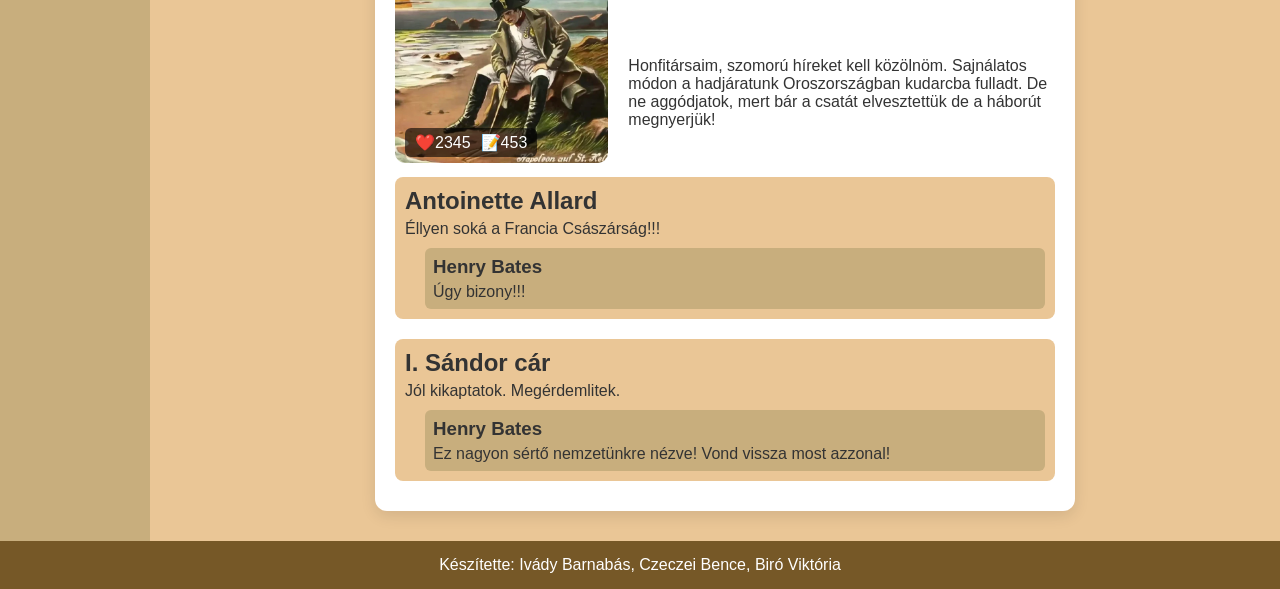
==== commit bdce14ff: "Merge branch 'main' of https://github.com/IvadyBarnabas/felvilagosodas_projektmunka_10_2026" ====
--- a/index.html
+++ b/index.html
@@ -89,7 +89,7 @@
             </div>
             <div class="komment">
                 <h2>Flat Joe</h2>
-                <p>Miről beszélsz!? Mindenki tudja hogy a föld lapos!!! Idióta!!!</p>
+                <p>Miről beszélsz!? Mindenki tudja hogy a föld körül kering minden!!</p>
             </div>
             </div>
             </a>
